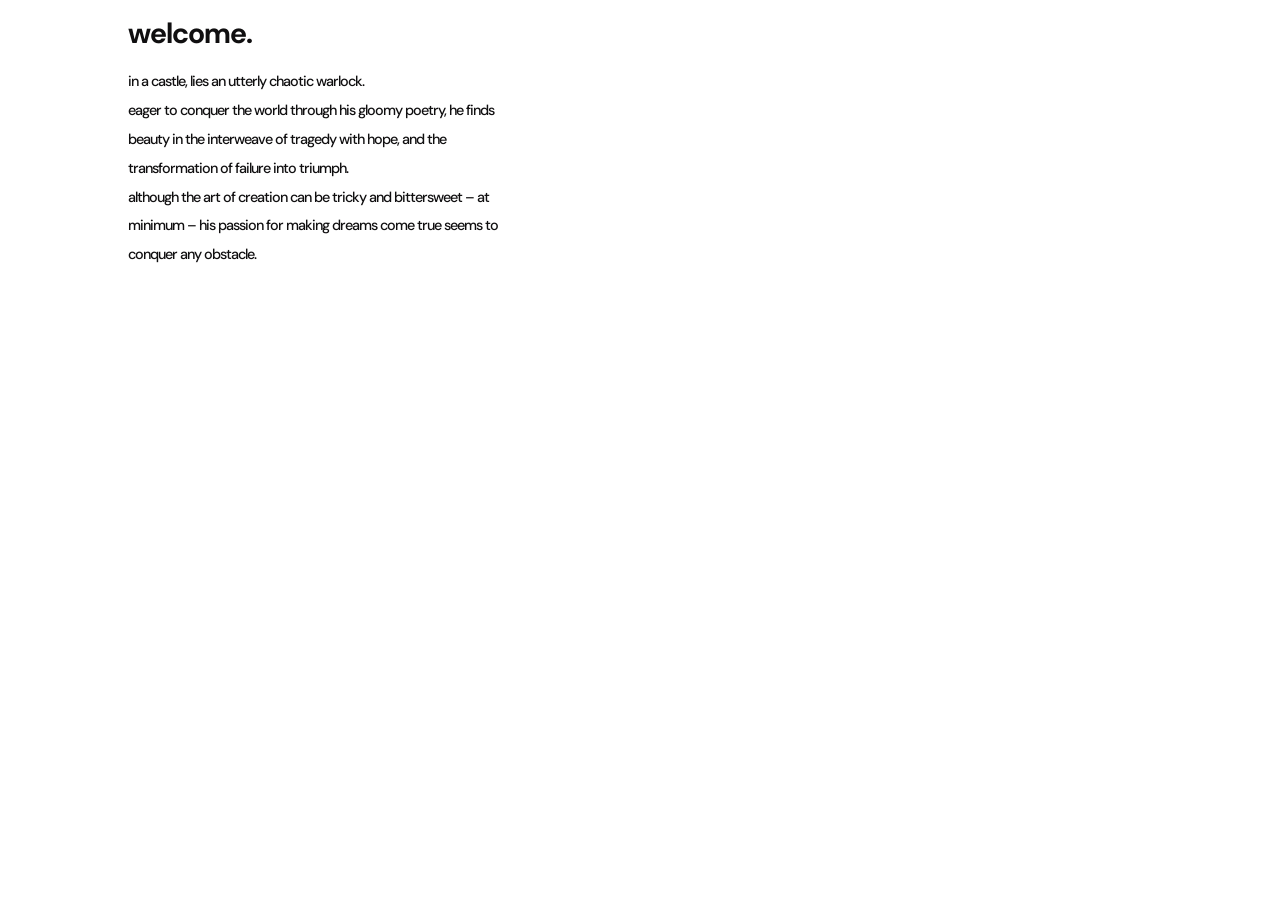
==== index.html @ 5128b634 "new CSS and portfolio html files" ====
<!DOCTYPE html>
<html>
<head>
    <meta charset='utf-8'>
    <meta http-equiv='X-UA-Compatible' content='IE=edge'>
    <title>Page Title</title>
    <meta name='viewport' content='width=device-width, initial-scale=1'>
    <link rel='stylesheet' type='text/css' media='screen' href='theme-portfolio.css'>
    <script src='main.js'></script>
</head>

<body>

    <div class="introbox">
        <h1>welcome.</h1>
        <p>in a castle, lies an utterly chaotic warlock.
            <br>eager to conquer the world through his gloomy poetry, he finds beauty in the interweave of tragedy with hope, and the transformation of failure into triumph.
            <br>although the art of creation can be tricky and bittersweet – at minimum – his passion for making dreams come true seems to conquer any obstacle.</p>
    </div>

</body>

</html>
---- theme-portfolio.css ----
/* 
-------------------------------------
made by aura
-------------------------------------
*/

@import url('https://fonts.googleapis.com/css2?family=DM+Sans:ital,opsz,wght@0,9..40,100..1000;1,9..40,100..1000&display=swap');

@font-face {
  font-family: 'medieval';
  src: url('https://raul-aura.github.io/Aura-Blog/font/JBLACK.TTF') format('truetype');
  font-style: normal;
}

@font-face {
  font-family: 'pixel';
  src: url('https://raul-aura.github.io/Aura-Blog/font/GothicPixels.ttf') format('truetype');
  font-style: normal;
}

@font-face {
  font-family: 'serif';
  src: url('https://raul-aura.github.io/Aura-Blog/font/ZTBrosOskon90s-Regular.otf') format('opentype');
  font-style: normal;
}

:root {
    --black: #100f10;
    --white: #dcd9c9;
    --blue: #95b1b0;
    --green: #8b9455;
    --red: #3d151d;
}

/* base theme*/
html {
    cursor: url('cursor.cur'), auto;
}

body {
    font-family: 'DM Sans', serif;
    font-size: .9rem;
    font-weight: 500;
    letter-spacing: -1px;
    color: var(--black);
    margin: auto;
    max-width: 80%;
}

.introbox {
    max-width: 40%;
    overflow-wrap: break-word;
    line-height: 200%;
}
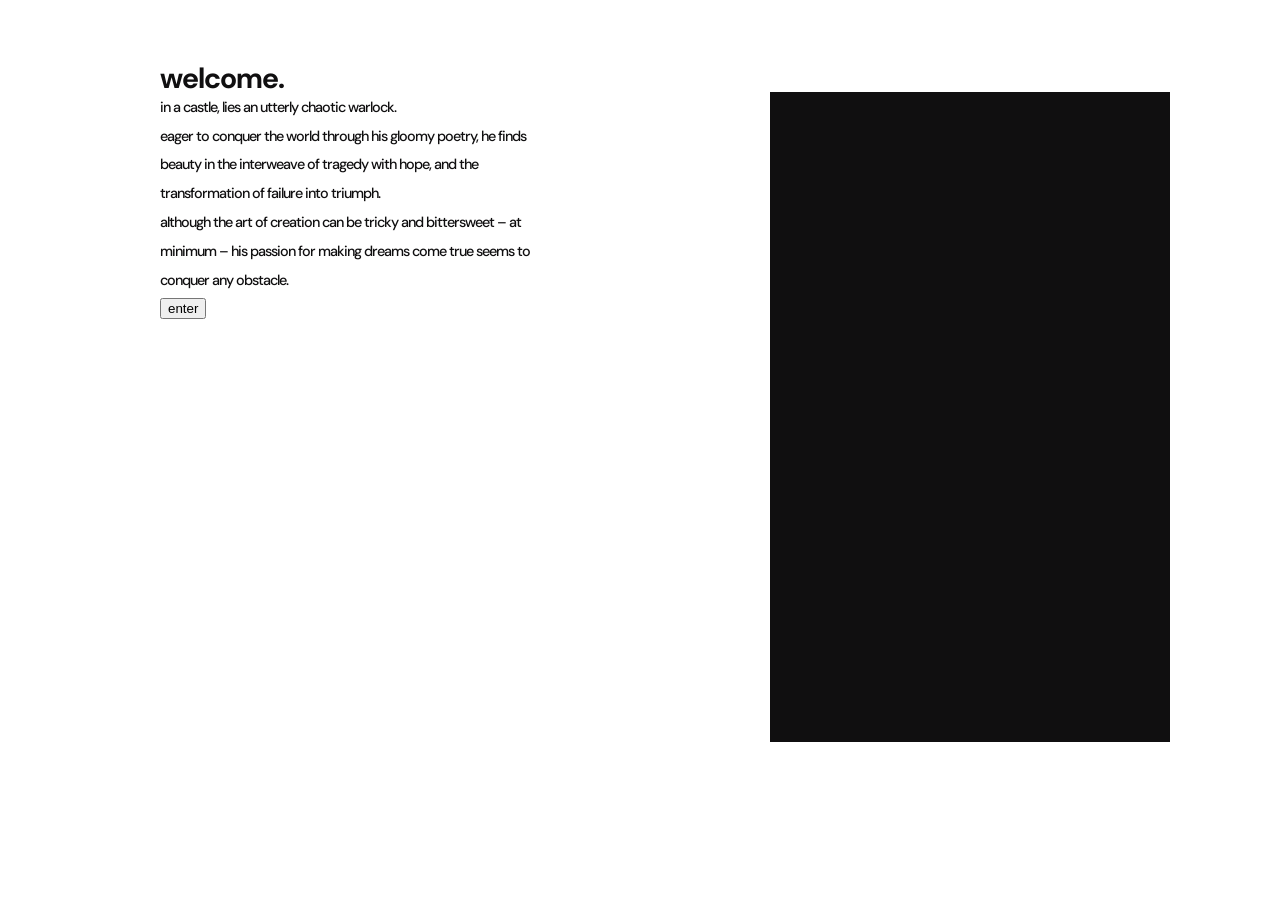
==== commit 7175fbb2: "new intro, button animation" ====
--- a/index.html
+++ b/index.html
@@ -11,13 +11,30 @@
 
 <body>
 
-    <div class="introbox">
-        <h1>welcome.</h1>
-        <p>in a castle, lies an utterly chaotic warlock.
-            <br>eager to conquer the world through his gloomy poetry, he finds beauty in the interweave of tragedy with hope, and the transformation of failure into triumph.
-            <br>although the art of creation can be tricky and bittersweet – at minimum – his passion for making dreams come true seems to conquer any obstacle.</p>
+    <div id="intro">
+        <div class="introbox">
+            <h1>welcome.</h1>
+            <p>
+                in a castle, lies an utterly chaotic warlock.
+                <br>eager to conquer the world through his gloomy poetry, he finds beauty in the interweave of tragedy with hope, and the transformation of failure into triumph.
+                <br>although the art of creation can be tricky and bittersweet – at minimum – his passion for making dreams come true seems to conquer any obstacle.
+            </p>
+            <button id="enterBtn">enter</button>
+        </div>
+
+        <div class="introimg"></div>
+    </div>
+
+    <div id="portfolio">
+        hello.
     </div>
 
 </body>
 
-</html>+</html>
+
+<script>
+    document.getElementById("enterBtn").addEventListener("click", () => {
+        document.body.classList.add("intro-gone");
+    });
+</script>
--- a/theme-portfolio.css
+++ b/theme-portfolio.css
@@ -7,21 +7,21 @@
 @import url('https://fonts.googleapis.com/css2?family=DM+Sans:ital,opsz,wght@0,9..40,100..1000;1,9..40,100..1000&display=swap');
 
 @font-face {
-  font-family: 'medieval';
-  src: url('https://raul-aura.github.io/Aura-Blog/font/JBLACK.TTF') format('truetype');
-  font-style: normal;
+    font-family: 'medieval';
+    src: url('https://raul-aura.github.io/Aura-Blog/font/JBLACK.TTF') format('truetype');
+    font-style: normal;
 }
 
 @font-face {
-  font-family: 'pixel';
-  src: url('https://raul-aura.github.io/Aura-Blog/font/GothicPixels.ttf') format('truetype');
-  font-style: normal;
+    font-family: 'pixel';
+    src: url('https://raul-aura.github.io/Aura-Blog/font/GothicPixels.ttf') format('truetype');
+    font-style: normal;
 }
 
 @font-face {
-  font-family: 'serif';
-  src: url('https://raul-aura.github.io/Aura-Blog/font/ZTBrosOskon90s-Regular.otf') format('opentype');
-  font-style: normal;
+    font-family: 'serif';
+    src: url('https://raul-aura.github.io/Aura-Blog/font/ZTBrosOskon90s-Regular.otf') format('opentype');
+    font-style: normal;
 }
 
 :root {
@@ -32,23 +32,77 @@
     --red: #3d151d;
 }
 
-/* base theme*/
+/* base theme */
 html {
     cursor: url('cursor.cur'), auto;
 }
 
 body {
+    margin: 0 auto;
+    max-width: 80%;
     font-family: 'DM Sans', serif;
     font-size: .9rem;
     font-weight: 500;
     letter-spacing: -1px;
     color: var(--black);
-    margin: auto;
-    max-width: 80%;
+}
+
+/* texts */
+h1, h2, h3, p {
+    margin: 0;
+}
+
+/* intro */
+#intro {
+    margin: 2rem 0 0;
+    display: flex;
+    position: relative;
+    transition: opacity .5s ease;
 }
 
 .introbox {
     max-width: 40%;
+    padding: 2rem 0 0 2rem;
     overflow-wrap: break-word;
     line-height: 200%;
+    transition: opacity .5s ease;
+}
+
+.introimg {
+    position: relative;
+    top: 60px;
+    left: 200px;
+    width: 400px;
+    height: 650px;
+    background-color: var(--black);
+    transition: top 1s ease, left 1s ease;
+}
+
+body.intro-gone #intro {
+    position: absolute;
+    top: 0;
+    left: 0;
+    width: 100%;
+}
+
+body.intro-gone .introimg {
+    top: 0px;
+    left: -600px;
+}
+
+body.intro-gone #intro .introbox {
+    opacity: 0;
+    pointer-events: none;
+}
+
+/* portfolio */
+#portfolio {
+    opacity: 0;
+    pointer-events: none;
+    transition: opacity 0.6s ease;
+}
+
+body.intro-gone #portfolio {
+    opacity: 1;
+    pointer-events: auto;
 }
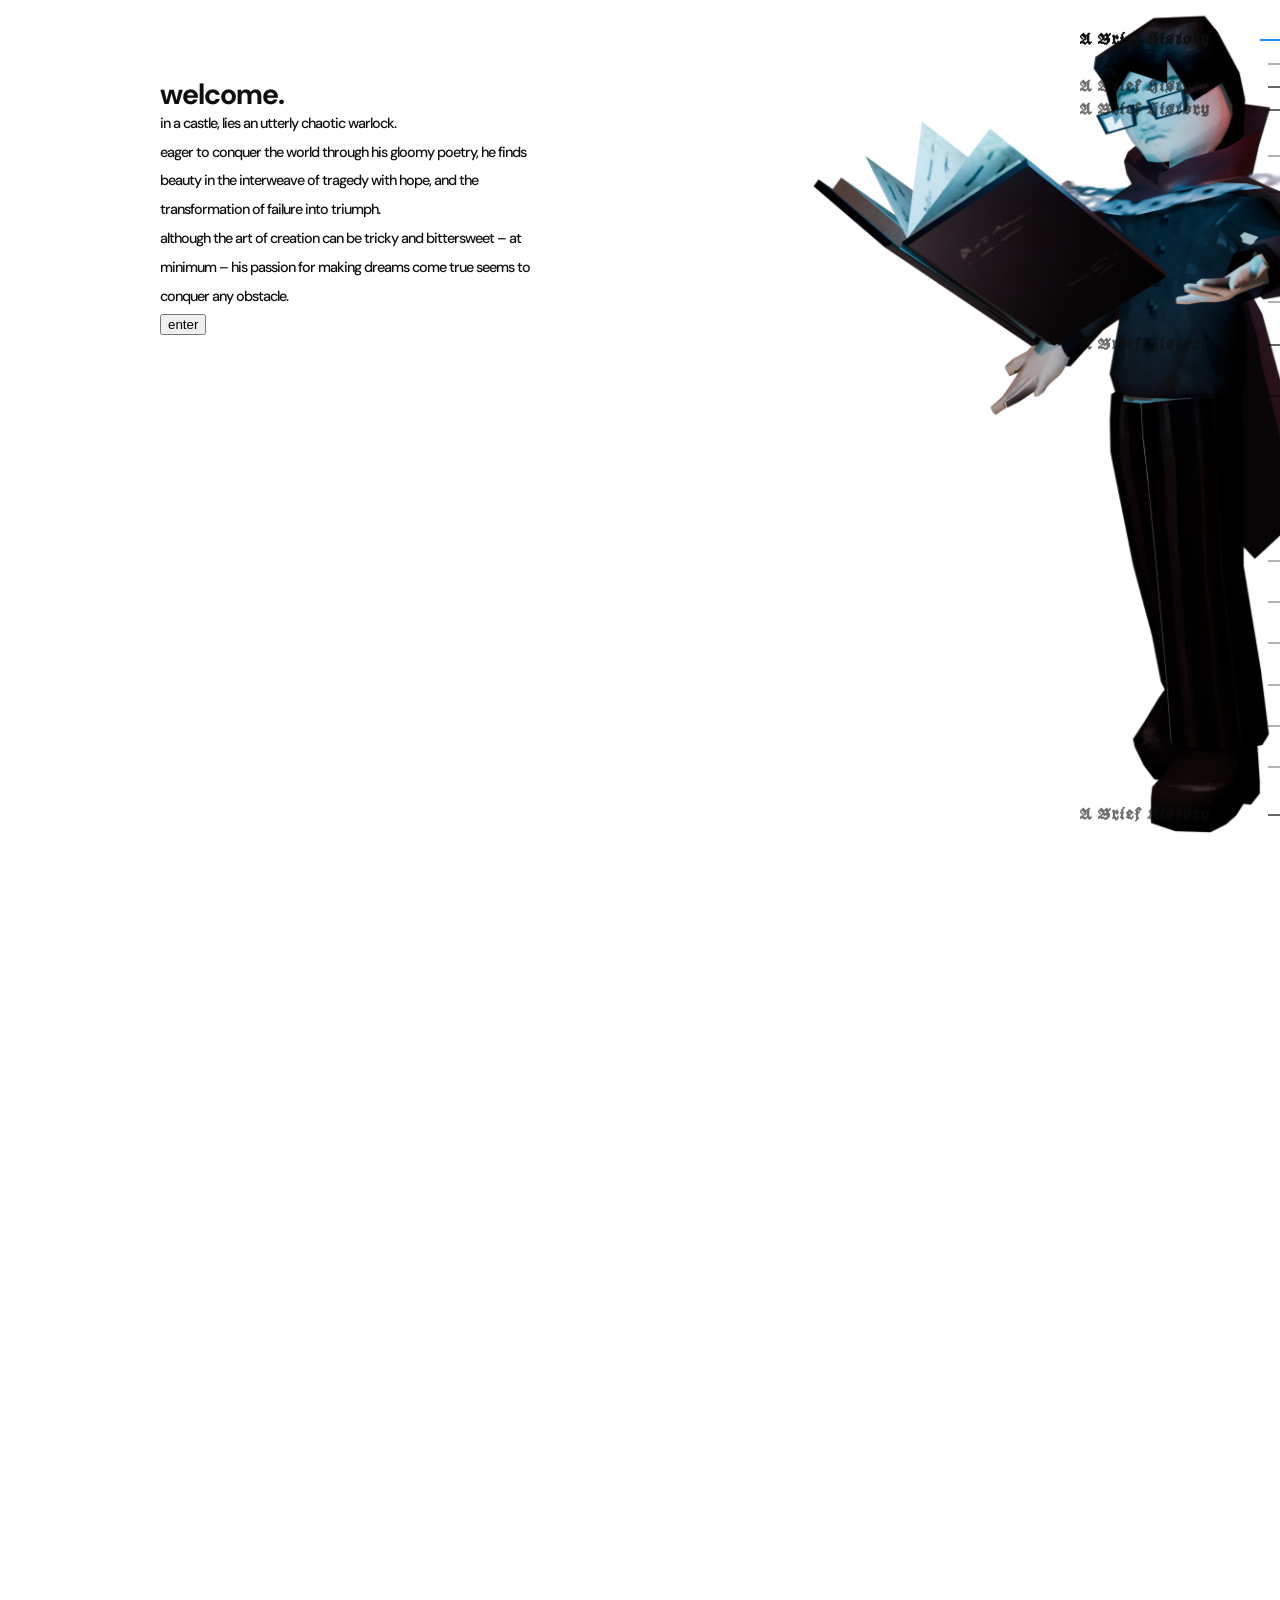
==== commit d3e0257e: "new navbar" ====
--- a/index.html
+++ b/index.html
@@ -11,6 +11,10 @@
 
 <body>
 
+    <div class="render">
+        <img src='images/render-body.png' />
+    </div>
+
     <div id="intro">
         <div class="introbox">
             <h1>welcome.</h1>
@@ -21,12 +25,37 @@
             </p>
             <button id="enterBtn">enter</button>
         </div>
-
-        <div class="introimg"></div>
     </div>
 
     <div id="portfolio">
-        hello.
+        <div class="chapter" id="section1" style="height:20vh;">Content 1</div>
+        <div class="chapter" id="section2" style="height:10vh;">Content 2</div>
+        <div class="chapter" id="section3" style="height:100vh;">Content 3</div>
+        <div class="chapter" id="section4" style="height:200vh;">Content 4</div>
+        <div class="chapter" id="section5" style="height:10vh;">Content 5</div>
+    </div>
+
+    <div class="vnav">
+        <div class="vnav-item active" data-target="section1">
+            <h1>A brief history</h1>
+            <div class="vnav-tick-main"></div>
+        </div>
+        <div class="vnav-item" data-target="section2">
+            <h1>A brief history</h1>
+            <div class="vnav-tick-main"></div>
+        </div>
+        <div class="vnav-item" data-target="section3">
+            <h1>A brief history</h1>
+            <div class="vnav-tick-main"></div>
+        </div>
+        <div class="vnav-item" data-target="section4">
+            <h1>A brief history</h1>
+            <div class="vnav-tick-main"></div>
+        </div>
+        <div class="vnav-item" data-target="section5">
+            <h1>A brief history</h1>
+            <div class="vnav-tick-main"></div>
+        </div>
     </div>
 
 </body>
@@ -37,4 +66,79 @@
     document.getElementById("enterBtn").addEventListener("click", () => {
         document.body.classList.add("intro-gone");
     });
+
+    const navItems = document.querySelectorAll('.vnav-item');
+    const nav = document.querySelector('.vnav');
+    const sections = Array.from(navItems).map(item => document.getElementById(item.dataset.target));
+
+    function layoutNavItems() {
+        const navHeight = nav.clientHeight;
+        const totalPageHeight = sections[sections.length - 1].offsetTop + sections[sections.length - 1].offsetHeight;
+
+        navItems[0].style.position = 'absolute';
+        navItems[0].style.top = '0px';
+
+        for (let i = 1; i < navItems.length; i++) {
+            const sectionTop = sections[i].offsetTop;
+            const firstSectionTop = sections[0].offsetTop;
+            const proportionalTop = ((sectionTop - firstSectionTop) / totalPageHeight) * navHeight;
+
+            navItems[i].style.position = 'absolute';
+            navItems[i].style.top = `${proportionalTop}px`;
+        }
+    }
+
+    function addIntermediateTicks() {
+        document.querySelectorAll('.vnav-tick').forEach(t => t.remove());
+
+        for (let i = 0; i < navItems.length - 1; i++) {
+            const startItemTop = parseFloat(navItems[i].style.top) + navItems[i].offsetHeight;
+            const endItemTop = parseFloat(navItems[i + 1].style.top);
+            const navSpace = endItemTop - startItemTop;
+
+            const sectionHeight = sections[i + 1].offsetTop - sections[i].offsetTop;
+            const ticksCount = Math.floor(sectionHeight / (window.innerHeight * 0.2));
+
+            for (let j = 1; j <= ticksCount; j++) {
+                const tick = document.createElement('div');
+                tick.className = 'vnav-tick';
+                tick.style.position = 'absolute';
+                tick.style.right = '0';
+                tick.style.top = startItemTop + (navSpace * j / (ticksCount + 1)) + 'px';
+                nav.appendChild(tick);
+            }
+        }
+    }
+
+    layoutNavItems();
+    addIntermediateTicks();
+    window.addEventListener('resize', () => {
+        layoutNavItems();
+        addIntermediateTicks();
+    });
+
+    nav.addEventListener('hover', () => {
+        // increase width and show text on hover
+    });
+
+    navItems.forEach((item, index) => {
+        item.addEventListener('click', () => {
+            sections[index].scrollIntoView({ behavior: 'smooth', block: 'start' });
+        });
+    });
+
+    window.addEventListener('scroll', () => {
+        const scrollPos = window.scrollY;
+        let activeIndex = 0;
+
+        sections.forEach((section, i) => {
+            if (scrollPos >= section.offsetTop) {
+                activeIndex = i;
+            }
+        });
+
+        navItems.forEach((item, i) => {
+            item.classList.toggle('active', i === activeIndex);
+        });
+    });
 </script>
--- a/theme-portfolio.css
+++ b/theme-portfolio.css
@@ -52,10 +52,29 @@
     margin: 0;
 }
 
+/* render image */
+.render {
+    position: fixed;
+    left: 800px;
+    top: -40px;
+    width: 0px;
+    height: 920px;
+    background-color: var(--black);
+    transition: left 1s cubic-bezier(0.33, 1, 0.68, 1);
+}
+
+.render img {
+    width: auto;
+    height: 100%;
+}
+
+body.intro-gone .render {
+    left: -150px;
+}
+
 /* intro */
 #intro {
-    margin: 2rem 0 0;
-    display: flex;
+    margin: 3rem 0 0;
     position: relative;
     transition: opacity .5s ease;
 }
@@ -68,26 +87,11 @@
     transition: opacity .5s ease;
 }
 
-.introimg {
-    position: relative;
-    top: 60px;
-    left: 200px;
-    width: 400px;
-    height: 650px;
-    background-color: var(--black);
-    transition: top 1s ease, left 1s ease;
-}
-
 body.intro-gone #intro {
     position: absolute;
     top: 0;
     left: 0;
     width: 100%;
-}
-
-body.intro-gone .introimg {
-    top: 0px;
-    left: -600px;
 }
 
 body.intro-gone #intro .introbox {
@@ -97,12 +101,76 @@
 
 /* portfolio */
 #portfolio {
+    margin: 3rem 0 0 275px;
     opacity: 0;
     pointer-events: none;
-    transition: opacity 0.6s ease;
+    background-color: var(--blue);
+    transition: opacity .9s cubic-bezier(0.5, 0, 0.75, 0);
 }
 
 body.intro-gone #portfolio {
     opacity: 1;
     pointer-events: auto;
+}
+
+.chapter {
+
+}
+
+/* navigation */
+.vnav {
+    position: fixed;
+    top: 0;
+    right: 0;
+    height: 100vh;
+    width: 200px;
+    margin-top: 2rem;
+    display: flex;
+    flex-direction: column;
+    justify-content: flex-start;
+    pointer-events: auto;
+}
+
+.vnav-item {
+    width: 100%;
+    position: relative;
+    cursor: pointer;
+    opacity: 0.6;
+    transition: opacity 0.2s, font-weight 0.2s;
+}
+
+    .vnav-item.active {
+        opacity: 1;
+        font-weight: bold;
+    }
+
+    .vnav-item h1 {
+        font-family: pixel;
+        font-size: 14px;
+        text-transform: capitalize;
+        letter-spacing: 1px;
+    }
+
+.vnav-tick-main {
+    position: absolute;
+    right: 0; 
+    top: 50%;
+    transform: translateY(-50%);
+    width: 12px;
+    height: 2px;
+    background: black;
+    transition: width 0.2s, background 0.2s;
+}
+
+.vnav-item.active .vnav-tick-main {
+    width: 20px;
+    background: dodgerblue;
+}
+
+.vnav-tick {
+    width: 12px;
+    height: 2px;
+    background: black;
+    opacity: 0.3;
+    margin: 0;
 }
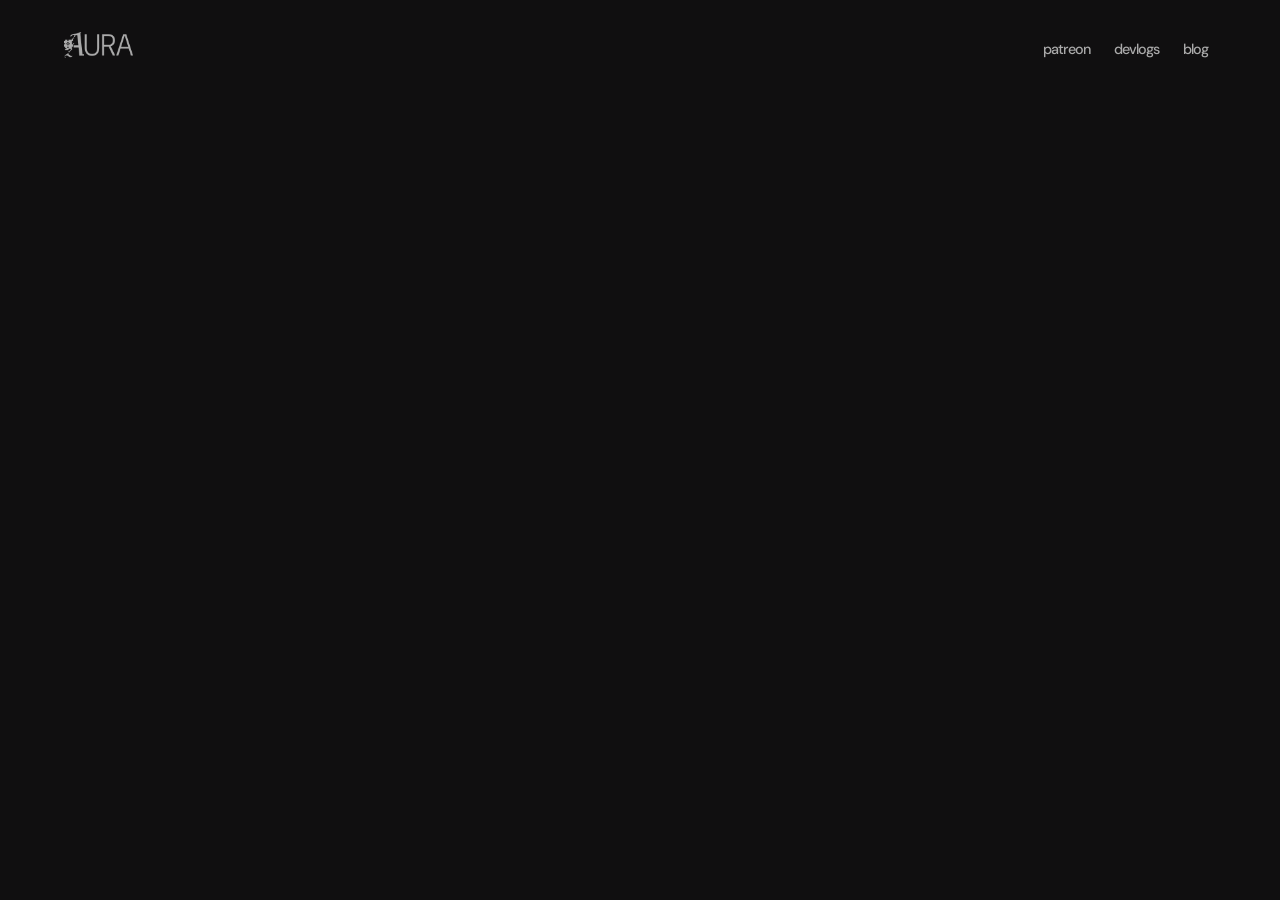
==== commit 13794520: "updated html and css" ====
--- a/index.html
+++ b/index.html
@@ -10,135 +10,19 @@
 </head>
 
 <body>
+    <header>
+        <img src="https://raul-aura.github.io/Aura-Blog/images/logo-white.png" />
+        <nav>
+            <a href="https://patreon.com/auracpp">patreon</a>
+            <a href="https://www.youtube.com/@aura-cpp">devlogs</a>
+            <a href="https://auracpp.blogspot.com/">blog</a>
+        </nav>
+    </header>
 
-    <div class="render">
-        <img src='images/render-body.png' />
-    </div>
+    <div class="portfolio">
 
-    <div id="intro">
-        <div class="introbox">
-            <h1>welcome.</h1>
-            <p>
-                in a castle, lies an utterly chaotic warlock.
-                <br>eager to conquer the world through his gloomy poetry, he finds beauty in the interweave of tragedy with hope, and the transformation of failure into triumph.
-                <br>although the art of creation can be tricky and bittersweet – at minimum – his passion for making dreams come true seems to conquer any obstacle.
-            </p>
-            <button id="enterBtn">enter</button>
-        </div>
-    </div>
-
-    <div id="portfolio">
-        <div class="chapter" id="section1" style="height:20vh;">Content 1</div>
-        <div class="chapter" id="section2" style="height:10vh;">Content 2</div>
-        <div class="chapter" id="section3" style="height:100vh;">Content 3</div>
-        <div class="chapter" id="section4" style="height:200vh;">Content 4</div>
-        <div class="chapter" id="section5" style="height:10vh;">Content 5</div>
-    </div>
-
-    <div class="vnav">
-        <div class="vnav-item active" data-target="section1">
-            <h1>A brief history</h1>
-            <div class="vnav-tick-main"></div>
-        </div>
-        <div class="vnav-item" data-target="section2">
-            <h1>A brief history</h1>
-            <div class="vnav-tick-main"></div>
-        </div>
-        <div class="vnav-item" data-target="section3">
-            <h1>A brief history</h1>
-            <div class="vnav-tick-main"></div>
-        </div>
-        <div class="vnav-item" data-target="section4">
-            <h1>A brief history</h1>
-            <div class="vnav-tick-main"></div>
-        </div>
-        <div class="vnav-item" data-target="section5">
-            <h1>A brief history</h1>
-            <div class="vnav-tick-main"></div>
-        </div>
     </div>
 
 </body>
 
-</html>
-
-<script>
-    document.getElementById("enterBtn").addEventListener("click", () => {
-        document.body.classList.add("intro-gone");
-    });
-
-    const navItems = document.querySelectorAll('.vnav-item');
-    const nav = document.querySelector('.vnav');
-    const sections = Array.from(navItems).map(item => document.getElementById(item.dataset.target));
-
-    function layoutNavItems() {
-        const navHeight = nav.clientHeight;
-        const totalPageHeight = sections[sections.length - 1].offsetTop + sections[sections.length - 1].offsetHeight;
-
-        navItems[0].style.position = 'absolute';
-        navItems[0].style.top = '0px';
-
-        for (let i = 1; i < navItems.length; i++) {
-            const sectionTop = sections[i].offsetTop;
-            const firstSectionTop = sections[0].offsetTop;
-            const proportionalTop = ((sectionTop - firstSectionTop) / totalPageHeight) * navHeight;
-
-            navItems[i].style.position = 'absolute';
-            navItems[i].style.top = `${proportionalTop}px`;
-        }
-    }
-
-    function addIntermediateTicks() {
-        document.querySelectorAll('.vnav-tick').forEach(t => t.remove());
-
-        for (let i = 0; i < navItems.length - 1; i++) {
-            const startItemTop = parseFloat(navItems[i].style.top) + navItems[i].offsetHeight;
-            const endItemTop = parseFloat(navItems[i + 1].style.top);
-            const navSpace = endItemTop - startItemTop;
-
-            const sectionHeight = sections[i + 1].offsetTop - sections[i].offsetTop;
-            const ticksCount = Math.floor(sectionHeight / (window.innerHeight * 0.2));
-
-            for (let j = 1; j <= ticksCount; j++) {
-                const tick = document.createElement('div');
-                tick.className = 'vnav-tick';
-                tick.style.position = 'absolute';
-                tick.style.right = '0';
-                tick.style.top = startItemTop + (navSpace * j / (ticksCount + 1)) + 'px';
-                nav.appendChild(tick);
-            }
-        }
-    }
-
-    layoutNavItems();
-    addIntermediateTicks();
-    window.addEventListener('resize', () => {
-        layoutNavItems();
-        addIntermediateTicks();
-    });
-
-    nav.addEventListener('hover', () => {
-        // increase width and show text on hover
-    });
-
-    navItems.forEach((item, index) => {
-        item.addEventListener('click', () => {
-            sections[index].scrollIntoView({ behavior: 'smooth', block: 'start' });
-        });
-    });
-
-    window.addEventListener('scroll', () => {
-        const scrollPos = window.scrollY;
-        let activeIndex = 0;
-
-        sections.forEach((section, i) => {
-            if (scrollPos >= section.offsetTop) {
-                activeIndex = i;
-            }
-        });
-
-        navItems.forEach((item, i) => {
-            item.classList.toggle('active', i === activeIndex);
-        });
-    });
-</script>+</html>
--- a/theme-portfolio.css
+++ b/theme-portfolio.css
@@ -7,44 +7,38 @@
 @import url('https://fonts.googleapis.com/css2?family=DM+Sans:ital,opsz,wght@0,9..40,100..1000;1,9..40,100..1000&display=swap');
 
 @font-face {
-    font-family: 'medieval';
-    src: url('https://raul-aura.github.io/Aura-Blog/font/JBLACK.TTF') format('truetype');
+    font-family: 'pixel';
+    src: url('https://raul-aura.github.io/Aura-Blog/font/PixelOperator.ttf') format('truetype');
     font-style: normal;
 }
 
 @font-face {
-    font-family: 'pixel';
-    src: url('https://raul-aura.github.io/Aura-Blog/font/GothicPixels.ttf') format('truetype');
-    font-style: normal;
-}
-
-@font-face {
-    font-family: 'serif';
-    src: url('https://raul-aura.github.io/Aura-Blog/font/ZTBrosOskon90s-Regular.otf') format('opentype');
+    font-family: 'special';
+    src: url('https://raul-aura.github.io/Aura-Blog/font/blackletter.ttf') format('truetype');
     font-style: normal;
 }
 
 :root {
     --black: #100f10;
-    --white: #dcd9c9;
-    --blue: #95b1b0;
-    --green: #8b9455;
+    --white: #AAAAAA;
+    --blue: #2A404E;
     --red: #3d151d;
 }
 
 /* base theme */
 html {
     cursor: url('cursor.cur'), auto;
+    background-color: var(--black);
 }
 
 body {
     margin: 0 auto;
-    max-width: 80%;
+    max-width: 90%;
     font-family: 'DM Sans', serif;
     font-size: .9rem;
     font-weight: 500;
     letter-spacing: -1px;
-    color: var(--black);
+    color: var(--white);
 }
 
 /* texts */
@@ -52,125 +46,37 @@
     margin: 0;
 }
 
-/* render image */
-.render {
-    position: fixed;
-    left: 800px;
-    top: -40px;
-    width: 0px;
-    height: 920px;
-    background-color: var(--black);
-    transition: left 1s cubic-bezier(0.33, 1, 0.68, 1);
+a, a:visited {
+    color: var(--white);
+    text-decoration: none;
+    padding: .5rem;
 }
 
-.render img {
-    width: auto;
-    height: 100%;
+    a:hover {
+        color: var(--white);
+        text-decoration: underline;
+    }
+
+/* header */
+header {
+    display: flex;
+    justify-content: center;
+    margin-top: 2rem;
 }
 
-body.intro-gone .render {
-    left: -150px;
+header img {
+    width: 6%;
+    height: fit-content;
 }
 
-/* intro */
-#intro {
-    margin: 3rem 0 0;
-    position: relative;
-    transition: opacity .5s ease;
-}
-
-.introbox {
-    max-width: 40%;
-    padding: 2rem 0 0 2rem;
-    overflow-wrap: break-word;
-    line-height: 200%;
-    transition: opacity .5s ease;
-}
-
-body.intro-gone #intro {
-    position: absolute;
-    top: 0;
-    left: 0;
+nav {
     width: 100%;
-}
-
-body.intro-gone #intro .introbox {
-    opacity: 0;
-    pointer-events: none;
+    display: flex;
+    justify-content: flex-end;
+    gap: .5rem;
 }
 
 /* portfolio */
-#portfolio {
-    margin: 3rem 0 0 275px;
-    opacity: 0;
-    pointer-events: none;
-    background-color: var(--blue);
-    transition: opacity .9s cubic-bezier(0.5, 0, 0.75, 0);
-}
+portfolio {
 
-body.intro-gone #portfolio {
-    opacity: 1;
-    pointer-events: auto;
-}
-
-.chapter {
-
-}
-
-/* navigation */
-.vnav {
-    position: fixed;
-    top: 0;
-    right: 0;
-    height: 100vh;
-    width: 200px;
-    margin-top: 2rem;
-    display: flex;
-    flex-direction: column;
-    justify-content: flex-start;
-    pointer-events: auto;
-}
-
-.vnav-item {
-    width: 100%;
-    position: relative;
-    cursor: pointer;
-    opacity: 0.6;
-    transition: opacity 0.2s, font-weight 0.2s;
-}
-
-    .vnav-item.active {
-        opacity: 1;
-        font-weight: bold;
-    }
-
-    .vnav-item h1 {
-        font-family: pixel;
-        font-size: 14px;
-        text-transform: capitalize;
-        letter-spacing: 1px;
-    }
-
-.vnav-tick-main {
-    position: absolute;
-    right: 0; 
-    top: 50%;
-    transform: translateY(-50%);
-    width: 12px;
-    height: 2px;
-    background: black;
-    transition: width 0.2s, background 0.2s;
-}
-
-.vnav-item.active .vnav-tick-main {
-    width: 20px;
-    background: dodgerblue;
-}
-
-.vnav-tick {
-    width: 12px;
-    height: 2px;
-    background: black;
-    opacity: 0.3;
-    margin: 0;
 }
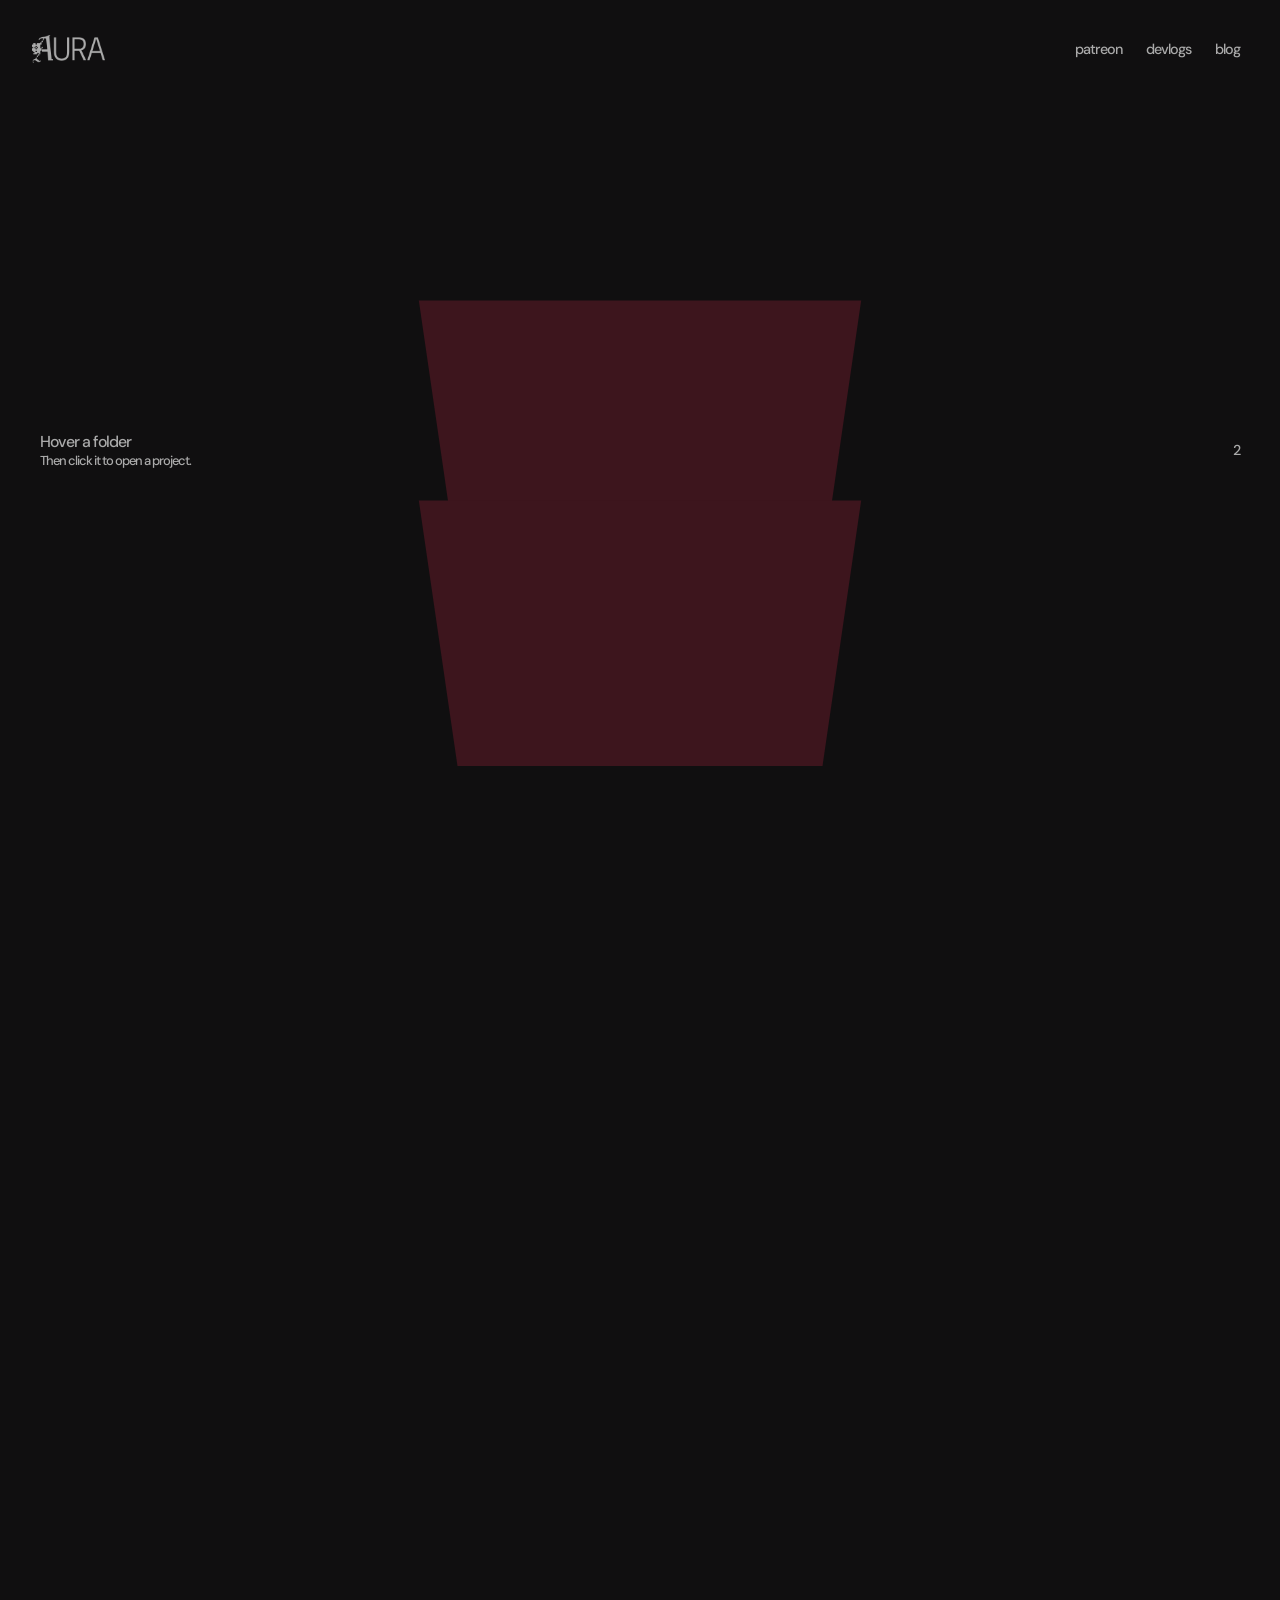
==== commit 67e907ae: "improved blogger css + xml" ====
--- a/index.html
+++ b/index.html
@@ -6,12 +6,15 @@
     <title>Page Title</title>
     <meta name='viewport' content='width=device-width, initial-scale=1'>
     <link rel='stylesheet' type='text/css' media='screen' href='theme-portfolio.css'>
-    <script src='main.js'></script>
+    <script src="./main.js" defer></script>
 </head>
 
 <body>
+    <div id="projectContainer"></div>
+
     <header>
         <img src="https://raul-aura.github.io/Aura-Blog/images/logo-white.png" />
+        <button id="closeProject">Close</button>
         <nav>
             <a href="https://patreon.com/auracpp">patreon</a>
             <a href="https://www.youtube.com/@aura-cpp">devlogs</a>
@@ -19,9 +22,32 @@
         </nav>
     </header>
 
-    <div class="portfolio">
+    <div class="info-left" id="infoLeft">
+        <div id="infoProjectName">Hover a folder</div>
+        <div id="infoProjectDesc">Then click it to open a project.</div>
+    </div>
 
+    <div class="info-right">
+        <div id="projectCount">0</div>
     </div>
+
+    <div class="portfolio" id="portfolio">
+        <div class="folder-stack" id="folderStack"></div>
+    </div>
+
+    <template id="project1-template">
+        <div class="project-page">
+            <h1>ESPIRITO Delusion</h1>
+            <p>My first game.</p>
+        </div>
+    </template>
+
+    <template id="project2-template">
+        <div class="project-page">
+            <h1>Sweet Dreams Core</h1>
+            <p>My first game.</p>
+        </div>
+    </template>
 
 </body>
 
--- a/theme-portfolio.css
+++ b/theme-portfolio.css
@@ -32,13 +32,14 @@
 }
 
 body {
+    min-height: 100vh;
     margin: 0 auto;
-    max-width: 90%;
     font-family: 'DM Sans', serif;
     font-size: .9rem;
     font-weight: 500;
     letter-spacing: -1px;
     color: var(--white);
+    overflow-x: hidden;
 }
 
 /* texts */
@@ -59,9 +60,15 @@
 
 /* header */
 header {
+    position: fixed;
+    top: 2rem;
+    left: 0;
+    right: 0;
     display: flex;
     justify-content: center;
-    margin-top: 2rem;
+    align-items: center;
+    margin: 0 2rem 0 2rem;
+    z-index: 3;
 }
 
 header img {
@@ -77,6 +84,94 @@
 }
 
 /* portfolio */
-portfolio {
+.portfolio {
+    height: 200vh;
+    z-index: 1;
+}
 
-}+.folder-stack {
+    position: fixed;
+    left: 50%;
+    top: 50%;
+    transform: translate(-50%, -20%);
+}
+
+.folder {
+    width: 400px;
+    height: 280px;
+    margin: -5rem 0;
+    transition: all 0.4s ease;
+    position: relative;
+    background: var(--red);
+}
+
+    .folder:hover {
+        z-index: 10;
+    }
+
+    .folder .preview {
+        position: absolute;
+        left: 50%;
+        bottom: 0;
+        width: 90%;
+        height: 90%;
+        transform: translate(-50%, 0%);
+        transition: transform 0.4s ease 0.1s;
+        background: var(--white);
+        z-index: 0;
+    }
+
+    .folder::after {
+        content: "";
+        position: absolute;
+        inset: 0;
+        background: var(--red);
+        z-index: 1;
+    }
+
+    .folder:hover .preview {
+        transform: translate(-50%, -30%);
+    }
+
+.info-left, .info-right {
+    position: fixed;
+    top: 50%;
+    transform: translateY(-50%);
+    width: 200px;
+}
+
+.info-left {
+    left: 40px;
+}
+
+#infoProjectName {
+    font-size: 110%;
+}
+
+#infoProjectDesc {
+    font-size: 90%;
+}
+
+.info-right {
+    right: 40px;
+    text-align: right;
+}
+
+/* individual projects*/
+
+#projectContainer {
+    z-index: 2;
+}
+
+.project-page {
+    position: fixed;
+    width: 100vw;
+    height: 100vh;
+    background-color: var(--white);
+    color: var(--black);
+}
+
+/* project 1*/
+
+
+/* project 2*/
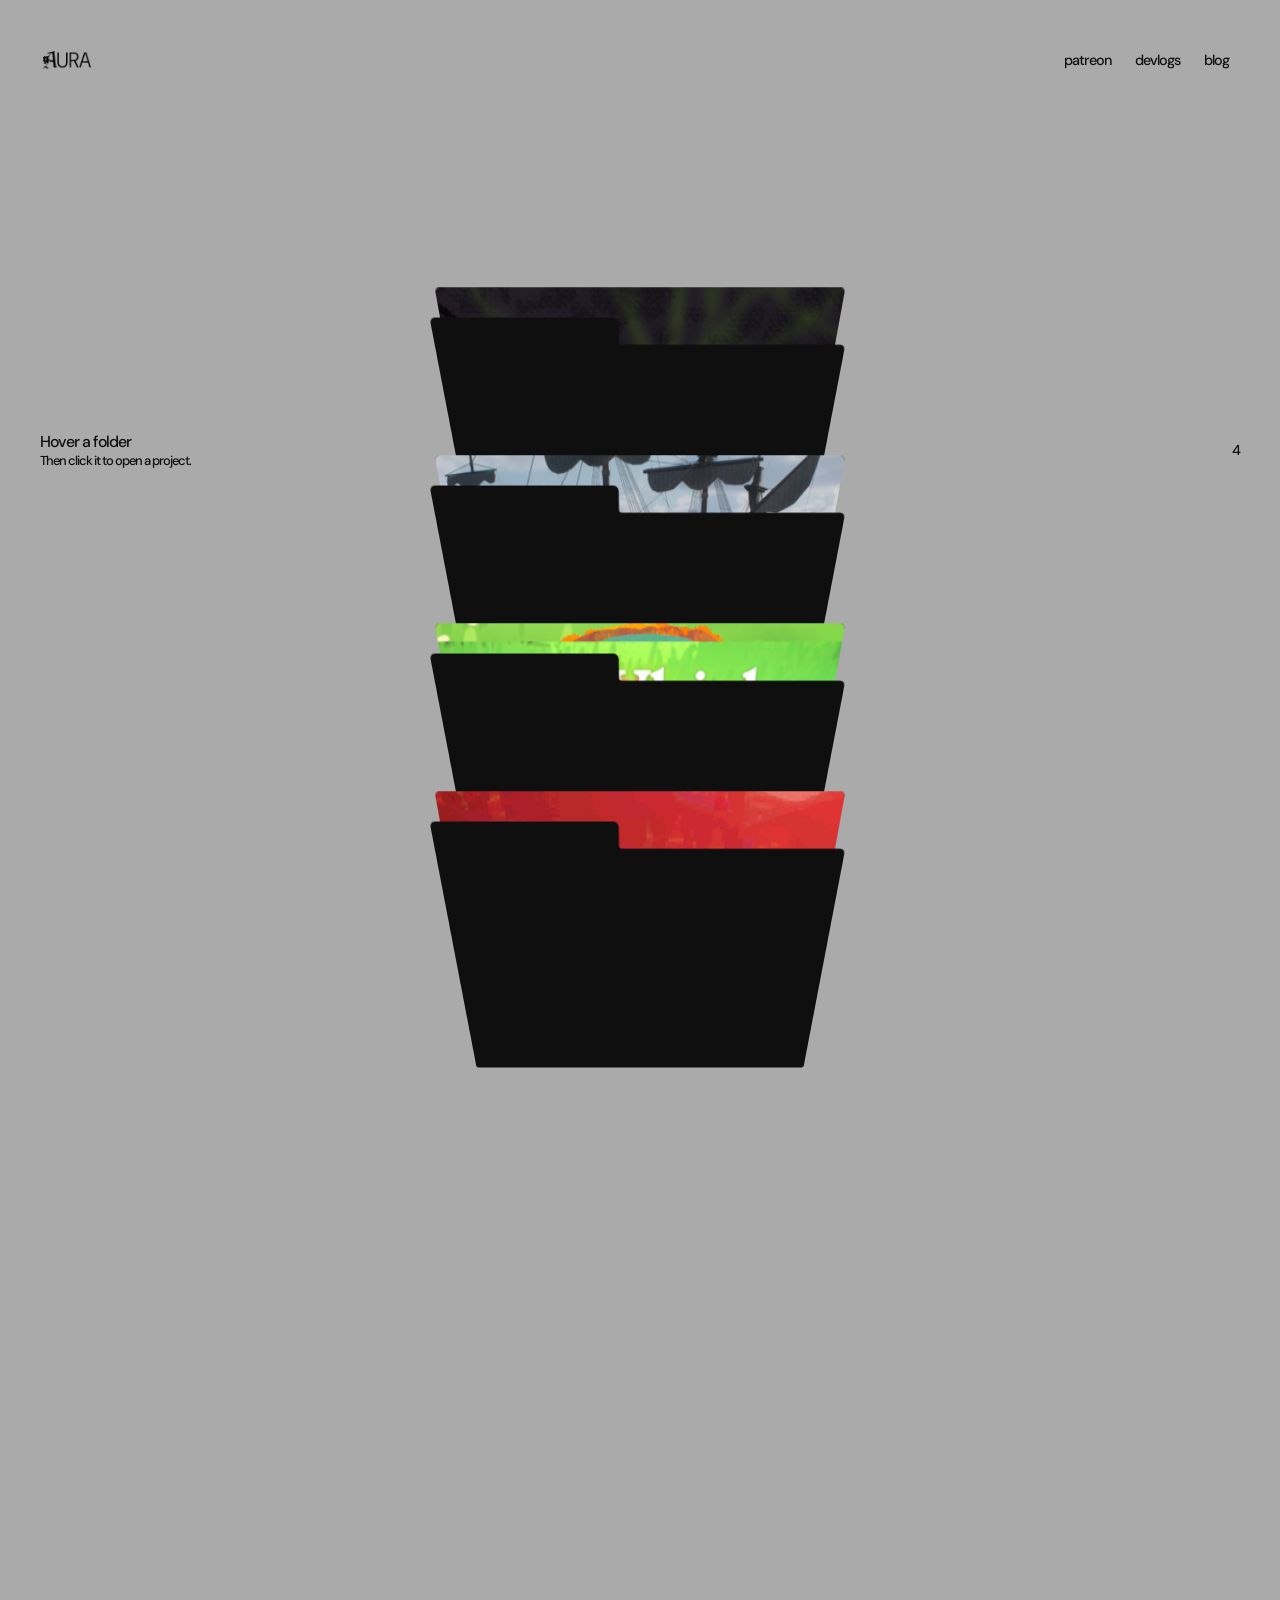
==== commit 92e6e624: "improved portfolio" ====
--- a/index.html
+++ b/index.html
@@ -6,14 +6,14 @@
     <title>Page Title</title>
     <meta name='viewport' content='width=device-width, initial-scale=1'>
     <link rel='stylesheet' type='text/css' media='screen' href='theme-portfolio.css'>
-    <script src="./main.js" defer></script>
+    <script src="./main.js" type="module"></script>
 </head>
 
 <body>
     <div id="projectContainer"></div>
 
     <header>
-        <img src="https://raul-aura.github.io/Aura-Blog/images/logo-white.png" />
+        <img src="https://raul-aura.github.io/Aura-Blog/images/logo.png" />
         <button id="closeProject">Close</button>
         <nav>
             <a href="https://patreon.com/auracpp">patreon</a>
@@ -35,19 +35,6 @@
         <div class="folder-stack" id="folderStack"></div>
     </div>
 
-    <template id="project1-template">
-        <div class="project-page">
-            <h1>ESPIRITO Delusion</h1>
-            <p>My first game.</p>
-        </div>
-    </template>
-
-    <template id="project2-template">
-        <div class="project-page">
-            <h1>Sweet Dreams Core</h1>
-            <p>My first game.</p>
-        </div>
-    </template>
 
 </body>
 
--- a/theme-portfolio.css
+++ b/theme-portfolio.css
@@ -21,25 +21,29 @@
 :root {
     --black: #100f10;
     --white: #AAAAAA;
-    --blue: #2A404E;
+    --blue: #506D7E;
     --red: #3d151d;
 }
 
 /* base theme */
 html {
     cursor: url('cursor.cur'), auto;
-    background-color: var(--black);
+    background-color: var(--white);
 }
 
 body {
     min-height: 100vh;
     margin: 0 auto;
-    font-family: 'DM Sans', serif;
+    font-family: 'DM Sans', sans-serif;
     font-size: .9rem;
     font-weight: 500;
     letter-spacing: -1px;
-    color: var(--white);
+    color: var(--black);
     overflow-x: hidden;
+}
+
+button {
+    font-family: 'DM Sans', sans-serif;
 }
 
 /* texts */
@@ -48,13 +52,13 @@
 }
 
 a, a:visited {
-    color: var(--white);
+    color: var(--black);
     text-decoration: none;
     padding: .5rem;
 }
 
     a:hover {
-        color: var(--white);
+        color: var(--black);
         text-decoration: underline;
     }
 
@@ -69,12 +73,25 @@
     align-items: center;
     margin: 0 2rem 0 2rem;
     z-index: 3;
-}
-
-header img {
-    width: 6%;
-    height: fit-content;
-}
+    background-color: var(--white);
+    border-radius: 4px;
+    padding: .7rem;
+}
+
+    header img {
+        width: 4%;
+        height: fit-content;
+    }
+
+    header button {
+        margin-left: 1rem;
+        padding: .4rem;
+        font-family: 'DM Sans', serif;
+        border: none;
+        background-color: var(--black);
+        color: var(--white);
+        border-radius: 2px;
+    }
 
 nav {
     width: 100%;
@@ -92,32 +109,34 @@
 .folder-stack {
     position: fixed;
     left: 50%;
-    top: 50%;
+    top: 60%;
     transform: translate(-50%, -20%);
+    z-index: 4;
 }
 
 .folder {
     width: 400px;
     height: 280px;
-    margin: -5rem 0;
-    transition: all 0.4s ease;
+    margin: -7rem 0;
+    transition: all 0.6s ease;
     position: relative;
-    background: var(--red);
-}
-
-    .folder:hover {
-        z-index: 10;
+}
+
+    .folder image {
+        max-width: 100%;
     }
 
     .folder .preview {
         position: absolute;
+        overflow: hidden;
         left: 50%;
         bottom: 0;
-        width: 90%;
-        height: 90%;
-        transform: translate(-50%, 0%);
-        transition: transform 0.4s ease 0.1s;
-        background: var(--white);
+        width: 95%;
+        height: 95%;
+        transform: translate(-50%, -15%);
+        transition: transform 1s ease 0.1s;
+        background: var(--black);
+        border-radius: 5px;
         z-index: 0;
     }
 
@@ -125,12 +144,13 @@
         content: "";
         position: absolute;
         inset: 0;
-        background: var(--red);
         z-index: 1;
+        background-image: url('images/folder.png');
+        background-size: cover;
     }
 
     .folder:hover .preview {
-        transform: translate(-50%, -30%);
+        transform: translate(-50%, -70%);
     }
 
 .info-left, .info-right {
@@ -138,6 +158,7 @@
     top: 50%;
     transform: translateY(-50%);
     width: 200px;
+    z-index: 1;
 }
 
 .info-left {
@@ -160,18 +181,143 @@
 /* individual projects*/
 
 #projectContainer {
+    position: relative;
+    inset: 0;
     z-index: 2;
+    pointer-events: none;
 }
 
 .project-page {
-    position: fixed;
     width: 100vw;
-    height: 100vh;
+    min-height: 100vh;
     background-color: var(--white);
     color: var(--black);
 }
 
-/* project 1*/
-
-
-/* project 2*/+.project-preview {
+    position: absolute;
+    inset: 0;
+    display: flex;
+    justify-content: center;
+    align-items: center;
+}
+
+.project-page .project-preview {
+    display: none;
+}
+
+.project-content {
+    position: relative;
+    z-index: 1;
+}
+
+/* project 1 */
+.project-page.sanatorium {
+    background-color: #19151c;
+    color: #6d7169
+}
+
+.project-content.sanatorium {
+    padding: 8rem 3rem;
+    display: flex;
+    flex-direction: column;
+}
+
+.hero {
+    background-color: black;
+    padding: 1.5rem;
+    border-radius: 4px;
+    color: var(--white);
+    margin-bottom: .5rem;
+    font-family: 'Geist Mono', monospace;
+}
+
+.hero-topline {
+    display: flex;
+    justify-content: space-between;
+    margin-bottom: 1rem;
+}
+
+.hero-title {
+    margin-bottom: 1rem;
+}
+
+.hero img {
+    width: 40%;
+}
+
+.dot {
+    height: .7rem;
+    width: .7rem;
+    background-color: #a89442;
+    border-radius: 50%;
+    display: inline-block;
+}
+
+.skills {
+    background-color: var(--black);
+    border-radius: 4px;
+    margin-bottom: 1rem;
+    padding: 1rem;
+    font-family: 'Geist Mono', monospace;
+}
+
+.readButton {
+    padding: .5rem;
+    font-size: 130%;
+    border: none;
+    background-color: var(--black);
+    color: var(--white);
+    border-radius: 4px;
+    align-self: end;
+}
+
+.file {
+    background-color: #90896b;
+    border-radius: 4px;
+    color: var(--black);
+    max-height: 0;
+    overflow: hidden;
+    transition: max-height 0.2s ease-out;
+    font-family: serif;
+}
+
+.file-inner {
+    padding: 1.5rem;
+}
+
+.intro {
+    margin-bottom: 1rem;
+}
+
+.intro-p {
+    font-family: 'Geist Mono', monospace;
+}
+
+.botaniq {
+    color: #090e04;
+}
+
+.classified {
+    font-size: 130%;
+    padding-left: 5%;
+    margin-right: 40%;
+}
+
+.closing {
+    margin-top: 2rem;
+    font-family: 'Geist Mono', monospace;
+}
+
+/* project 2*/
+.project-page.dop {
+    background: fixed;
+    background-image: url('images/dop-bg.jpg');
+    background-position: center;
+}
+
+.project-content.dop {
+    padding: 8rem 3rem;
+    display: flex;
+    flex-direction: column;
+}
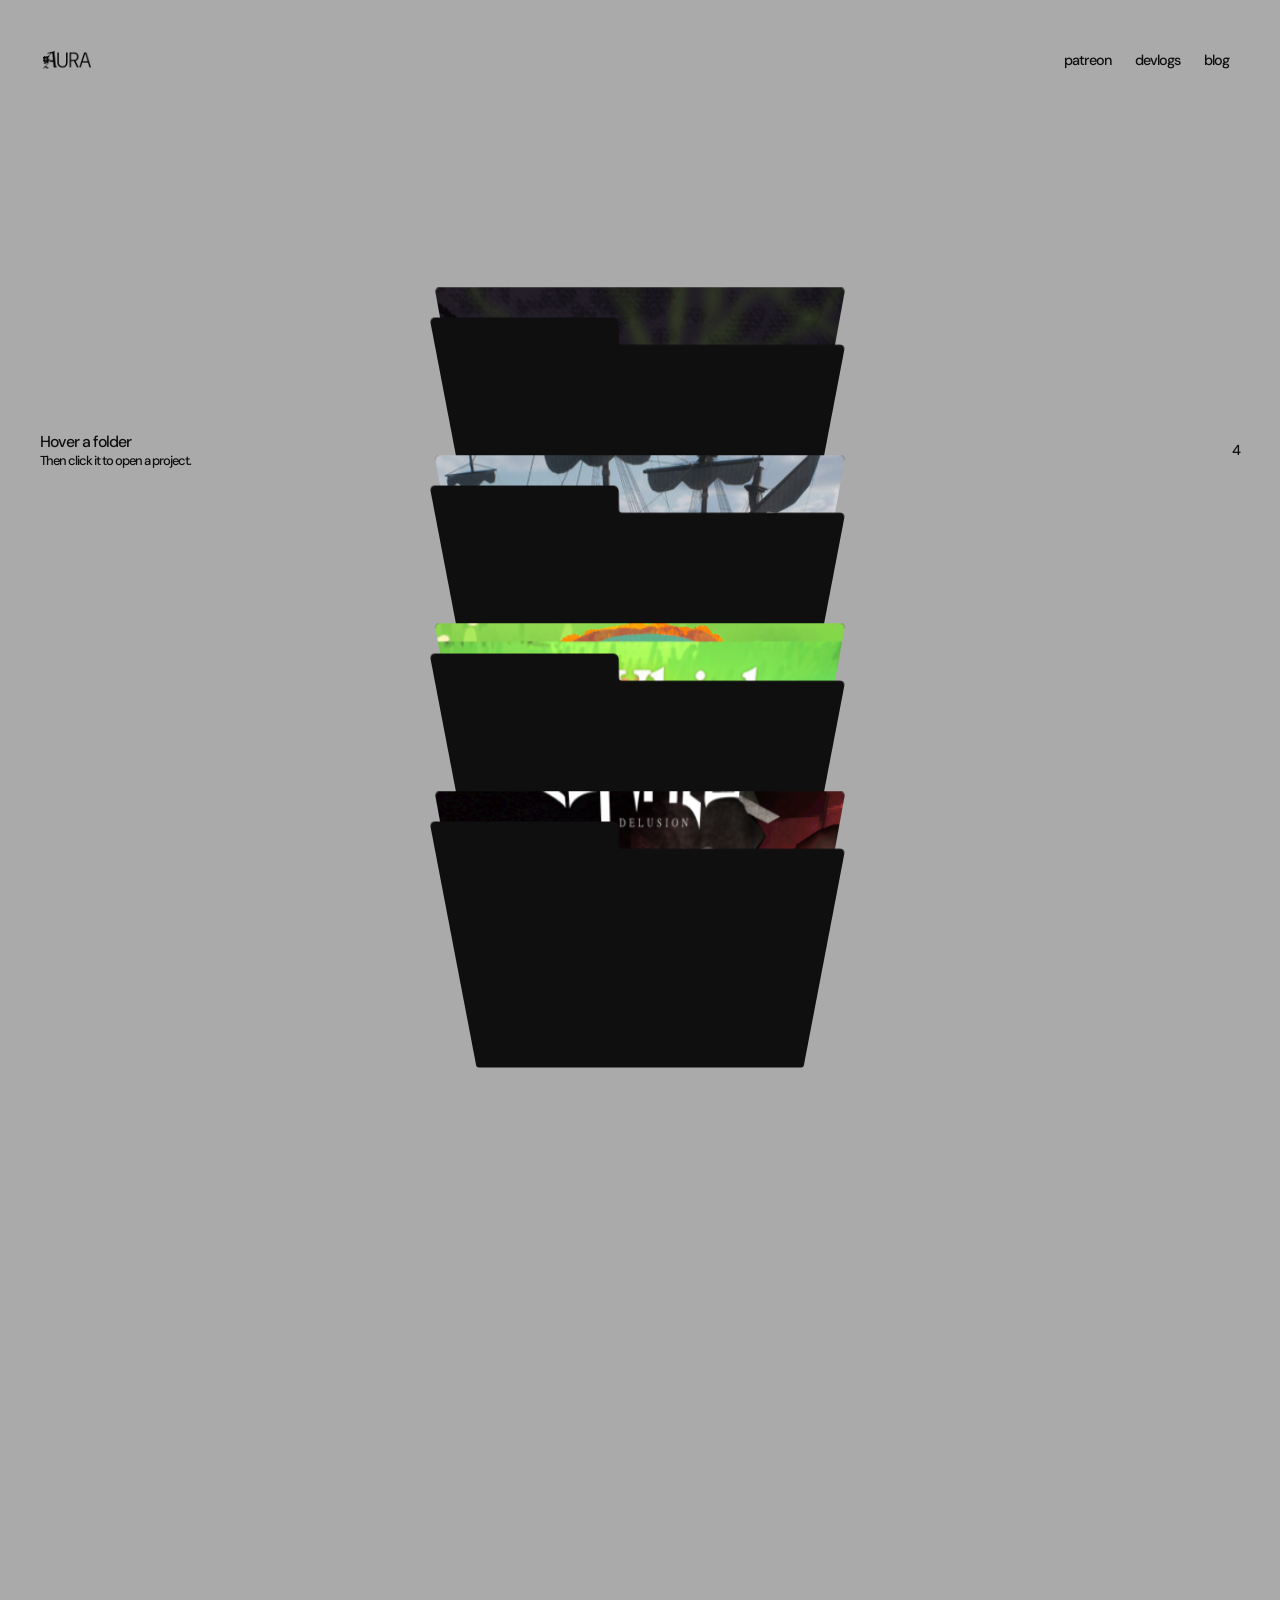
==== commit 5ff4669d: "espirito, dop and whiskers pages" ====
--- a/index.html
+++ b/index.html
@@ -16,9 +16,9 @@
         <img src="https://raul-aura.github.io/Aura-Blog/images/logo.png" />
         <button id="closeProject">Close</button>
         <nav>
-            <a href="https://patreon.com/auracpp">patreon</a>
-            <a href="https://www.youtube.com/@aura-cpp">devlogs</a>
-            <a href="https://auracpp.blogspot.com/">blog</a>
+            <a href="https://patreon.com/auracpp" target="_blank">patreon</a>
+            <a href="https://www.youtube.com/@aura-cpp" target="_blank">devlogs</a>
+            <a href="https://auracpp.blogspot.com/" target="_blank">blog</a>
         </nav>
     </header>
 
--- a/theme-portfolio.css
+++ b/theme-portfolio.css
@@ -5,6 +5,7 @@
 */
 
 @import url('https://fonts.googleapis.com/css2?family=DM+Sans:ital,opsz,wght@0,9..40,100..1000;1,9..40,100..1000&display=swap');
+@import url('https://fonts.googleapis.com/css2?family=Geist+Mono:ital,wght@0,100..900;1,100..900&display=swap');
 
 @font-face {
     font-family: 'pixel';
@@ -44,6 +45,22 @@
 
 button {
     font-family: 'DM Sans', sans-serif;
+}
+
+.dot {
+    height: .7rem;
+    width: .7rem;
+    background-color: #a89442;
+    border-radius: 50%;
+    display: inline-block;
+}
+
+.dot-green {
+    height: .7rem;
+    width: .7rem;
+    background-color: #325424;
+    border-radius: 50%;
+    display: inline-block;
 }
 
 /* texts */
@@ -145,7 +162,7 @@
         position: absolute;
         inset: 0;
         z-index: 1;
-        background-image: url('images/folder.png');
+        background-image: url('https://raul-aura.github.io/Aura-Blog/images/folder.png');
         background-size: cover;
     }
 
@@ -244,14 +261,6 @@
 
 .hero img {
     width: 40%;
-}
-
-.dot {
-    height: .7rem;
-    width: .7rem;
-    background-color: #a89442;
-    border-radius: 50%;
-    display: inline-block;
 }
 
 .skills {
@@ -312,12 +321,131 @@
 /* project 2*/
 .project-page.dop {
     background: fixed;
-    background-image: url('images/dop-bg.jpg');
+    background-image: url('https://raul-aura.github.io/Aura-Blog/images/dop-bg.jpg');
     background-position: center;
 }
 
 .project-content.dop {
-    padding: 8rem 3rem;
+    padding: 8rem;
     display: flex;
     flex-direction: column;
-}+}
+
+.header-dop {
+    margin-bottom: 1rem;
+}
+
+.header-content {
+    display: flex;
+    gap: 1rem;
+    justify-content: space-between;
+    align-items: center;
+    background-color: #9d8c6798;
+    padding: 1rem;
+    margin-top: 1rem;
+}
+
+.projectIntroduction {
+    max-width: 400px;
+}
+
+.projectMetadata {
+    display: flex;
+    flex-direction: column;
+    gap: .5rem;
+}
+
+.steam {
+    font-size: 150%;
+}
+
+.main-dop{
+    display: flex;
+    gap: 1rem;
+}
+
+.projectOverview, .projectContributions {
+    background-color: var(--white);
+    padding: 1rem;
+}
+
+.projectContributions {
+    width: 120%;
+    display: flex;
+    flex-direction: column;
+    gap: .5rem;
+}
+
+.contributionGrid {
+    display: flex;
+    flex-direction: column;
+    gap: .5rem;
+}
+
+/* project 3*/
+.project-page.whiskers {
+    background: fixed;
+    background-image: url('images/whiskers-bg.jpg');
+    background-position: center;
+    display: flex;
+    justify-content: center;
+    align-items: center;
+}
+
+.project-content.whiskers {
+    padding: 8rem;
+    display: flex;
+    justify-content: center;
+}
+
+.whiskers-content {
+    background-color: #edda87e5;
+    display: flex;
+    max-width: 800px;
+    padding: 1rem;
+}
+
+/* project 4*/
+.project-page.espirito {
+    background: fixed;
+    background-image: url('images/espirito-bg.png');
+    background-position: center;
+    background-repeat: no-repeat;
+    background-size: 50%;
+    background-color: black;
+    color: var(--white);
+    display: flex;
+    justify-content: center;
+    align-items: center;
+}
+
+.project-content.espirito {
+    padding: 8rem;
+    display: flex;
+    justify-content: center;
+}
+
+.espirito-content {
+    background-color: #000000e8;
+    display: flex;
+    max-width: 800px;
+    padding: 1rem;
+}
+
+video {
+    max-width: 50%;
+}
+
+.espirito-about {
+    padding: 1rem;
+}
+
+.espirito-logo {
+    max-width: 60%;
+    margin-bottom: 2rem;
+}
+
+.steam.espirito {
+    color: var(--white);
+}
+
